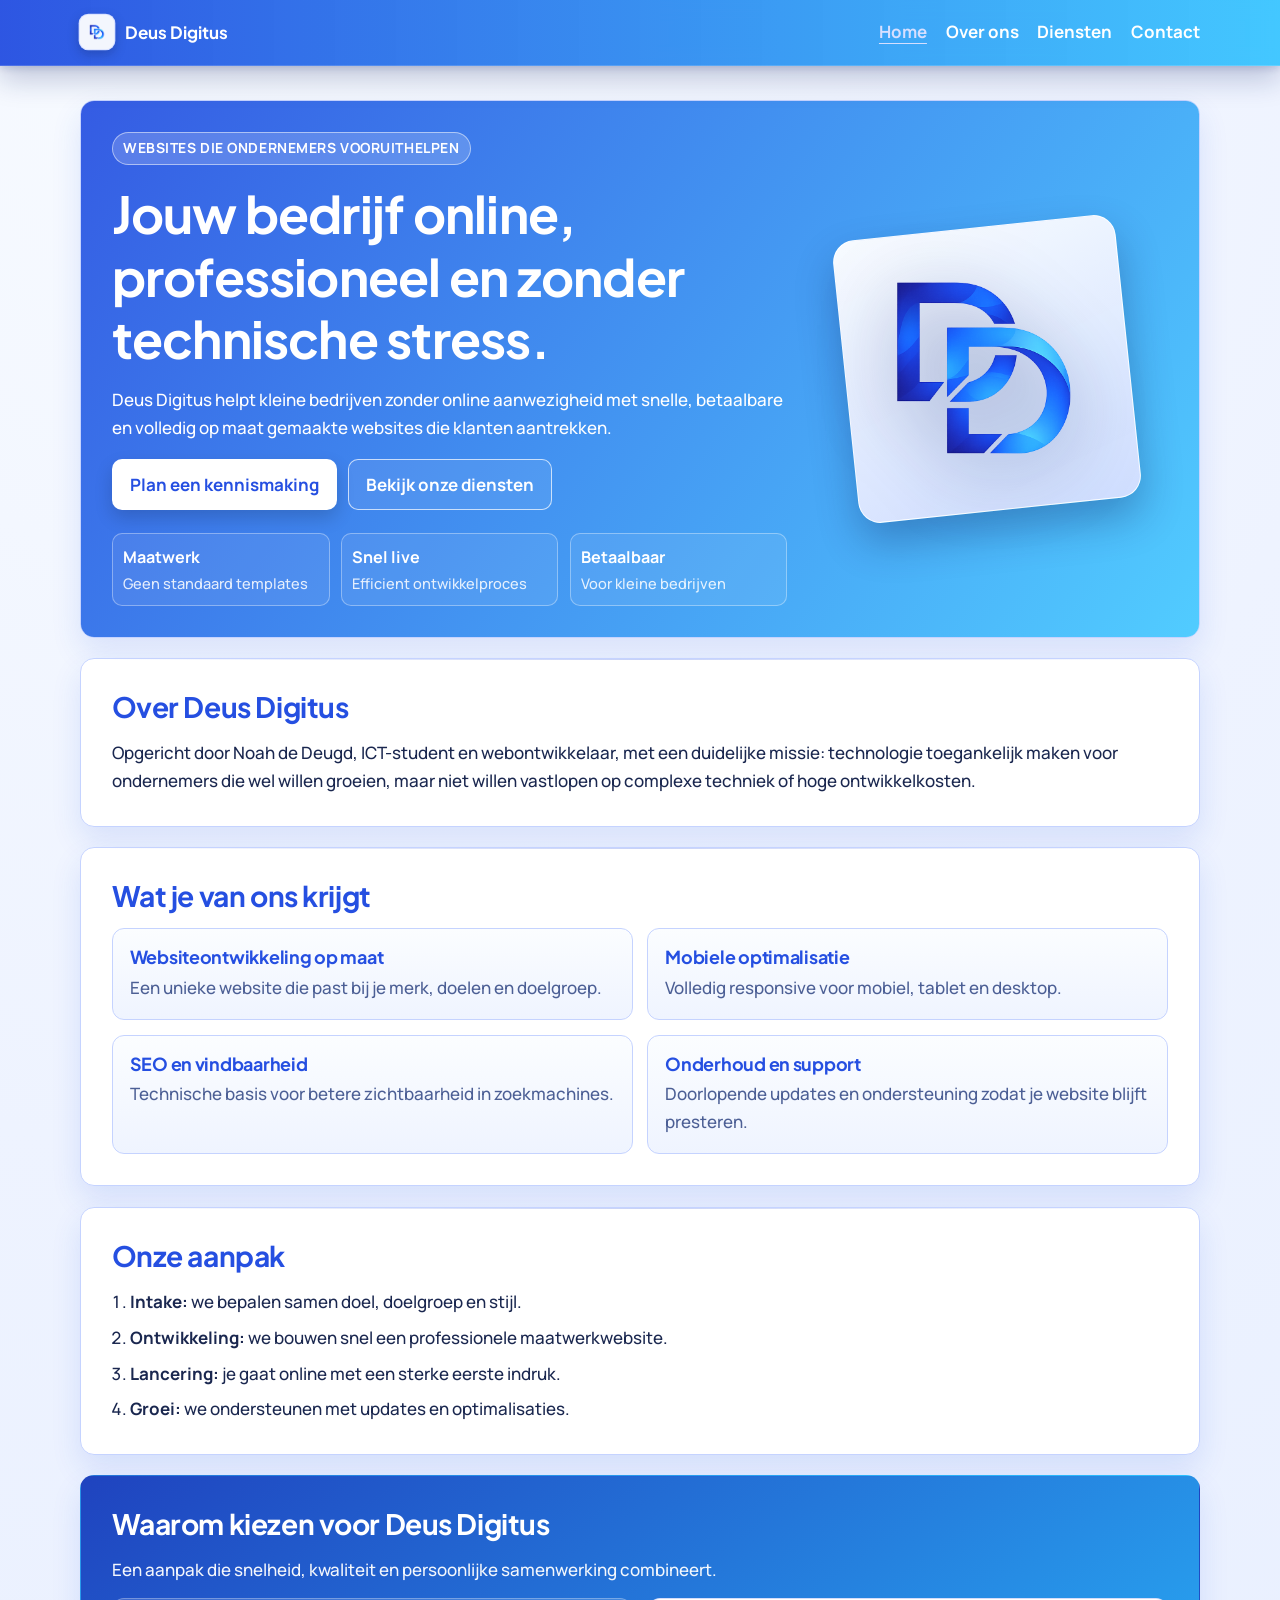
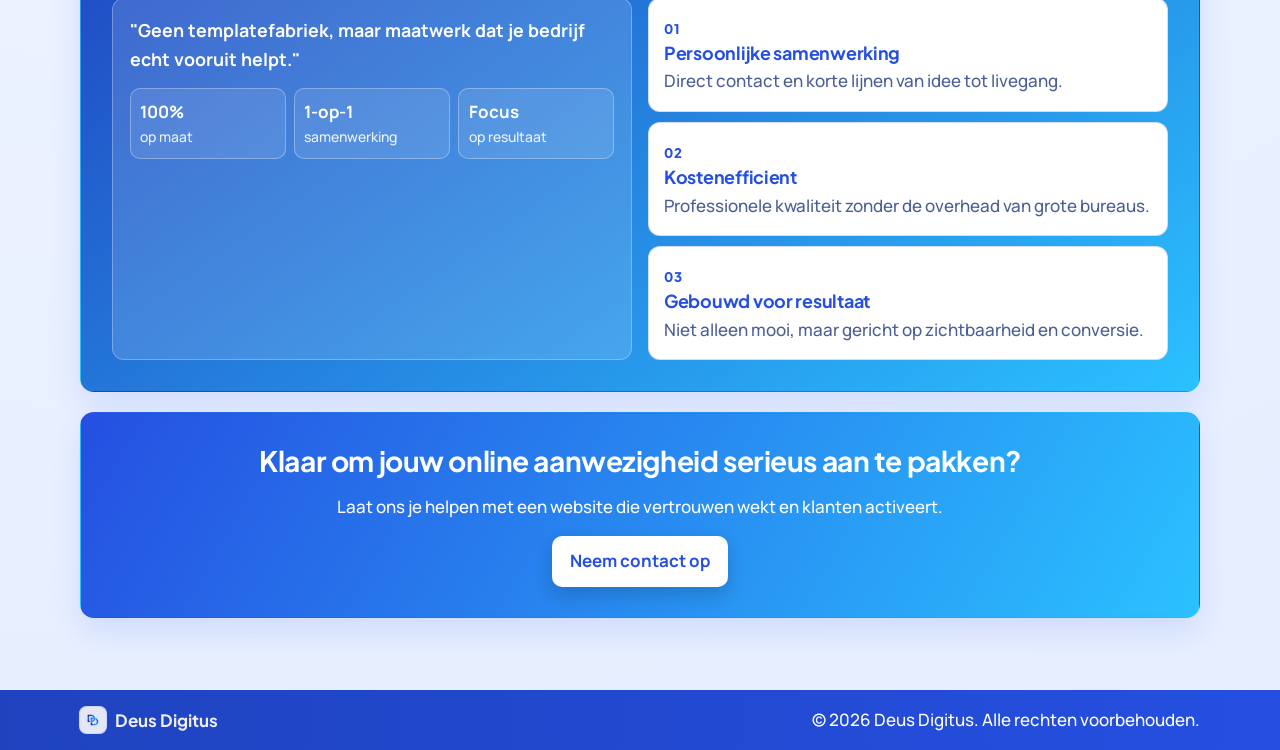
==== index.html @ d188b938 "Polish mobile UX and refine contact page presentation" ====
﻿<!DOCTYPE html>
<html lang="nl">
<head>
    <meta charset="UTF-8">
    <meta http-equiv="X-UA-Compatible" content="IE=edge">
    <meta name="viewport" content="width=device-width, initial-scale=1.0">
    <meta name="description" content="Deus Digitus bouwt op maat gemaakte websites voor kleine bedrijven die professioneel online zichtbaar willen worden.">
    <meta name="robots" content="index, follow">
    <title>Deus Digitus | Websites op maat voor kleine bedrijven</title>
    <link rel="stylesheet" href="styles.css?v=20260308-7">
</head>
<body>
    <header>
        <div class="container">
            <a class="brand" href="index.html" aria-label="Deus Digitus home">
                <img src="assets/logo.png" alt="Deus Digitus logo">
                <span>Deus Digitus</span>
            </a>
            <nav aria-label="Hoofdmenu">
                <ul>
                    <li><a href="index.html">Home</a></li>
                    <li><a href="pages/about.html">Over ons</a></li>
                    <li><a href="pages/services.html">Diensten</a></li>
                    <li><a href="pages/contact.html">Contact</a></li>
                </ul>
            </nav>
        </div>
    </header>

    <main>
        <section class="hero" id="top">
            <div class="hero-bg" aria-hidden="true"></div>
            <div class="hero-content">
                <p class="eyebrow">Websites die ondernemers vooruithelpen</p>
                <h1>Jouw bedrijf online, professioneel en zonder technische stress.</h1>
                <p class="hero-intro">
                    Deus Digitus helpt kleine bedrijven zonder online aanwezigheid met snelle,
                    betaalbare en volledig op maat gemaakte websites die klanten aantrekken.
                </p>
                <div class="hero-cta">
                    <a class="btn btn-primary" href="pages/contact.html">Plan een kennismaking</a>
                    <a class="btn btn-secondary" href="#diensten">Bekijk onze diensten</a>
                </div>
                <ul class="hero-metrics" aria-label="Kernpunten">
                    <li><strong>Maatwerk</strong><span>Geen standaard templates</span></li>
                    <li><strong>Snel live</strong><span>Efficient ontwikkelproces</span></li>
                    <li><strong>Betaalbaar</strong><span>Voor kleine bedrijven</span></li>
                </ul>
            </div>
            <div class="hero-visual" aria-hidden="true">
                <img src="assets/logo-alt.png" alt="">
            </div>
        </section>

        <section class="intro" id="intro">
            <h2>Over Deus Digitus</h2>
            <p>
                Opgericht door Noah de Deugd, ICT-student en webontwikkelaar, met een duidelijke missie:
                technologie toegankelijk maken voor ondernemers die wel willen groeien, maar niet willen
                vastlopen op complexe techniek of hoge ontwikkelkosten.
            </p>
        </section>

        <section class="features" id="diensten">
            <h2>Wat je van ons krijgt</h2>
            <div class="cards">
                <article class="card">
                    <h3>Websiteontwikkeling op maat</h3>
                    <p>Een unieke website die past bij je merk, doelen en doelgroep.</p>
                </article>
                <article class="card">
                    <h3>Mobiele optimalisatie</h3>
                    <p>Volledig responsive voor mobiel, tablet en desktop.</p>
                </article>
                <article class="card">
                    <h3>SEO en vindbaarheid</h3>
                    <p>Technische basis voor betere zichtbaarheid in zoekmachines.</p>
                </article>
                <article class="card">
                    <h3>Onderhoud en support</h3>
                    <p>Doorlopende updates en ondersteuning zodat je website blijft presteren.</p>
                </article>
            </div>
        </section>

        <section class="process">
            <h2>Onze aanpak</h2>
            <ol>
                <li><strong>Intake:</strong> we bepalen samen doel, doelgroep en stijl.</li>
                <li><strong>Ontwikkeling:</strong> we bouwen snel een professionele maatwerkwebsite.</li>
                <li><strong>Lancering:</strong> je gaat online met een sterke eerste indruk.</li>
                <li><strong>Groei:</strong> we ondersteunen met updates en optimalisaties.</li>
            </ol>
        </section>

        <section class="proof" aria-label="Waardepropositie">
            <div class="proof-head">
                <h2>Waarom kiezen voor Deus Digitus</h2>
                <p>Een aanpak die snelheid, kwaliteit en persoonlijke samenwerking combineert.</p>
            </div>
            <div class="proof-layout">
                <article class="proof-highlight">
                    <p class="proof-quote">"Geen templatefabriek, maar maatwerk dat je bedrijf echt vooruit helpt."</p>
                    <ul class="proof-signals">
                        <li><strong>100%</strong><span>op maat</span></li>
                        <li><strong>1-op-1</strong><span>samenwerking</span></li>
                        <li><strong>Focus</strong><span>op resultaat</span></li>
                    </ul>
                </article>
                <div class="proof-pillars">
                    <article class="proof-pillar">
                        <span>01</span>
                        <h3>Persoonlijke samenwerking</h3>
                        <p>Direct contact en korte lijnen van idee tot livegang.</p>
                    </article>
                    <article class="proof-pillar">
                        <span>02</span>
                        <h3>Kostenefficient</h3>
                        <p>Professionele kwaliteit zonder de overhead van grote bureaus.</p>
                    </article>
                    <article class="proof-pillar">
                        <span>03</span>
                        <h3>Gebouwd voor resultaat</h3>
                        <p>Niet alleen mooi, maar gericht op zichtbaarheid en conversie.</p>
                    </article>
                </div>
            </div>
        </section>

        <section class="cta-panel">
            <h2>Klaar om jouw online aanwezigheid serieus aan te pakken?</h2>
            <p>Laat ons je helpen met een website die vertrouwen wekt en klanten activeert.</p>
            <a class="btn btn-primary" href="pages/contact.html">Neem contact op</a>
        </section>
    </main>

    <footer>
        <div class="container">
            <a class="footer-brand" href="index.html" aria-label="Deus Digitus home">
                <img src="assets/logo.png" alt="Deus Digitus logo">
                <span>Deus Digitus</span>
            </a>
            <p>&copy; 2026 Deus Digitus. Alle rechten voorbehouden.</p>
        </div>
    </footer>

    <script src="scripts.js?v=20260308-2"></script>
</body>
</html>
---- styles.css ----
@import url("https://fonts.googleapis.com/css2?family=Manrope:wght@400;500;600;700;800&family=Plus+Jakarta+Sans:wght@600;700;800&display=swap");

:root {
    --color-primary: #254fe1;
    --color-primary-dark: #1f43bf;
    --color-secondary: #2bc1ff;
    --color-accent: #ffffff;
    --color-extra: #d6dfff;
    --color-bg: #eef3ff;
    --color-surface: #ffffff;
    --color-text: #1a274f;
    --color-text-muted: #4c5f95;
    --color-border: #c5d3ff;
    --container-width: 1120px;
    --radius: 14px;
    --shadow: 0 14px 30px rgba(37, 79, 225, 0.12);
    --font-body: "Manrope", "Trebuchet MS", sans-serif;
    --font-heading: "Plus Jakarta Sans", "Gill Sans", sans-serif;
}

*,
*::before,
*::after {
    box-sizing: border-box;
}

html {
    font-size: 16px;
    scroll-behavior: smooth;
}

body {
    margin: 0;
    font-family: var(--font-body);
    font-size: 1rem;
    font-weight: 500;
    line-height: 1.65;
    color: var(--color-text);
    background: radial-gradient(circle at 20% 0%, #f8fbff 0%, var(--color-bg) 45%, #e6eeff 100%);
}

h1,
h2,
h3,
p {
    margin: 0;
}

p,
li,
label,
input,
select,
textarea,
button {
    font-size: 1rem;
}

h1,
h2,
h3 {
    font-family: var(--font-heading);
    line-height: 1.22;
    letter-spacing: -0.015em;
    color: var(--color-primary);
}

h1 {
    font-size: clamp(1.8rem, 4vw, 3rem);
}

h2 {
    font-size: clamp(1.35rem, 2.2vw, 2rem);
    margin-bottom: 0.9rem;
}

h3 {
    font-size: clamp(1.05rem, 1.4vw, 1.25rem);
}

a {
    color: var(--color-primary);
    text-decoration: none;
    transition: color 0.2s ease;
}

a:hover {
    color: var(--color-secondary);
}

.container,
main {
    width: min(100% - 2rem, var(--container-width));
    margin-inline: auto;
}

header {
    position: sticky;
    top: 0;
    z-index: 10;
    border-bottom: 1px solid rgba(255, 255, 255, 0.16);
    background: linear-gradient(90deg, rgba(37, 79, 225, 0.96), rgba(43, 193, 255, 0.88));
    backdrop-filter: blur(8px);
    box-shadow: 0 14px 28px rgba(15, 34, 99, 0.22), 0 2px 8px rgba(15, 34, 99, 0.16);
}

header .container,
nav {
    display: flex;
    align-items: center;
    justify-content: space-between;
    gap: 1.25rem;
}

header .container {
    padding: 0.9rem 0;
}

.brand {
    display: inline-flex;
    align-items: center;
    gap: 0.65rem;
    color: var(--color-accent);
    font-family: var(--font-heading);
    font-weight: 700;
}

.brand img {
    width: 34px;
    height: 34px;
    object-fit: cover;
    background: rgba(255, 255, 255, 0.95);
    border: 1px solid rgba(214, 223, 255, 0.9);
    border-radius: 9px;
    padding: 4px;
    box-shadow: 0 4px 10px rgba(17, 31, 83, 0.28);
    transform: scale(1.08);
}

nav ul {
    list-style: none;
    display: flex;
    gap: 1.1rem;
    margin: 0;
    padding: 0;
}

nav a {
    color: var(--color-accent);
    font-weight: 700;
}

nav a:hover,
nav a.is-active {
    color: var(--color-extra);
}

nav a.is-active {
    text-decoration: underline;
    text-underline-offset: 0.28em;
}

.menu-toggle {
    display: none;
    border: 1px solid rgba(255, 255, 255, 0.55);
    background: rgba(255, 255, 255, 0.16);
    color: var(--color-accent);
    border-radius: 8px;
    padding: 0.48rem 0.82rem;
    font: 700 0.95rem/1 var(--font-body);
    cursor: pointer;
}

main {
    padding: 1.6rem 0 2.4rem;
    display: grid;
    gap: 1.2rem;
}

section {
    position: relative;
    overflow: hidden;
    background: var(--color-surface);
    border: 1px solid var(--color-border);
    border-radius: var(--radius);
    box-shadow: var(--shadow);
    padding: 1.8rem;
}

main > section + section::before {
    content: "";
    position: absolute;
    top: 0;
    left: 1.2rem;
    right: 1.2rem;
    height: 1px;
    background: linear-gradient(90deg, rgba(37, 79, 225, 0), rgba(37, 79, 225, 0.26), rgba(43, 193, 255, 0));
}

.hero {
    position: relative;
    overflow: hidden;
    display: grid;
    grid-template-columns: 1.3fr 0.7fr;
    align-items: stretch;
    gap: 1rem;
    min-height: 450px;
    isolation: isolate;
}

.hero-bg {
    position: absolute;
    inset: 0;
    z-index: -1;
    background:
        linear-gradient(125deg, rgba(37, 79, 225, 0.93), rgba(43, 193, 255, 0.82)),
        radial-gradient(circle at 82% 24%, rgba(255, 255, 255, 0.5), transparent 60%);
}

.hero-content {
    display: flex;
    flex-direction: column;
    justify-content: center;
    gap: 1rem;
    color: var(--color-accent);
}

.eyebrow {
    display: inline-flex;
    width: fit-content;
    background: rgba(255, 255, 255, 0.18);
    border: 1px solid rgba(255, 255, 255, 0.5);
    color: var(--color-accent);
    padding: 0.26rem 0.62rem;
    border-radius: 999px;
    font-size: 0.82rem;
    font-weight: 700;
    letter-spacing: 0.04em;
    text-transform: uppercase;
}

.hero h1,
.hero p {
    color: var(--color-accent);
}

.hero-intro {
    max-width: 62ch;
    color: rgba(255, 255, 255, 0.94);
}

.hero-cta {
    display: flex;
    flex-wrap: wrap;
    gap: 0.7rem;
}

.btn {
    display: inline-flex;
    align-items: center;
    justify-content: center;
    border-radius: 10px;
    border: 1px solid transparent;
    font-weight: 700;
    padding: 0.62rem 1rem;
    cursor: pointer;
    transition: transform 0.2s ease, box-shadow 0.2s ease, background 0.2s ease, color 0.2s ease;
}

.btn:hover {
    transform: translateY(-1px);
}

.btn-primary {
    background: var(--color-accent);
    color: var(--color-primary);
    box-shadow: 0 8px 18px rgba(0, 0, 0, 0.16);
}

.btn-primary:hover {
    color: var(--color-primary);
    background: #f7faff;
}

.btn-secondary,
.btn-ghost {
    border-color: rgba(255, 255, 255, 0.7);
    background: rgba(255, 255, 255, 0.08);
    color: var(--color-accent);
}

.btn-secondary:hover,
.btn-ghost:hover {
    color: var(--color-accent);
    background: rgba(255, 255, 255, 0.2);
}

.hero-metrics {
    list-style: none;
    display: grid;
    grid-template-columns: repeat(3, minmax(0, 1fr));
    gap: 0.65rem;
    padding: 0;
    margin: 0.35rem 0 0;
}

.hero-metrics li {
    border: 1px solid rgba(255, 255, 255, 0.35);
    border-radius: 10px;
    padding: 0.6rem;
    background: rgba(255, 255, 255, 0.08);
}

.hero-metrics strong {
    display: block;
    color: var(--color-accent);
    font-size: 0.95rem;
}

.hero-metrics span {
    display: block;
    color: rgba(255, 255, 255, 0.85);
    font-size: 0.86rem;
}

.hero-visual {
    position: relative;
    display: grid;
    place-items: center;
}

.hero-visual::before {
    content: "";
    width: min(78%, 290px);
    aspect-ratio: 1 / 1;
    border-radius: 22px;
    background: linear-gradient(160deg, rgba(255, 255, 255, 0.96), rgba(214, 223, 255, 0.95));
    border: 1px solid rgba(255, 255, 255, 0.85);
    box-shadow: 0 20px 40px rgba(14, 30, 89, 0.3);
    transform: rotate(-6deg);
}

.hero-visual img {
    position: absolute;
    width: min(100%, 320px);
    max-height: 320px;
    object-fit: contain;
    filter: drop-shadow(0 18px 36px rgba(15, 34, 99, 0.34));
    animation: floatLogo 4.8s ease-in-out infinite;
}

.cards {
    display: grid;
    grid-template-columns: repeat(2, minmax(0, 1fr));
    gap: 0.85rem;
}

.card {
    background: linear-gradient(180deg, #fbfdff 0%, #eff4ff 100%);
    border: 1px solid var(--color-border);
    border-radius: 12px;
    padding: 1rem;
}

.card p {
    color: var(--color-text-muted);
    margin-top: 0.35rem;
}

.process ol {
    margin: 0;
    padding-left: 1.1rem;
    display: grid;
    gap: 0.45rem;
}

.proof {
    background: linear-gradient(145deg, #1f43bf 0%, #2bc1ff 100%);
    border-color: transparent;
}

.proof-head h2,
.proof-head p {
    color: var(--color-accent);
}

.proof-head p {
    opacity: 0.95;
    margin-bottom: 0.8rem;
}

.proof-layout {
    display: grid;
    grid-template-columns: 1fr 1fr;
    gap: 0.9rem;
}

.proof-highlight {
    background: rgba(255, 255, 255, 0.14);
    border: 1px solid rgba(255, 255, 255, 0.28);
    border-radius: 12px;
    padding: 1rem;
}

.proof-quote {
    color: var(--color-accent);
    font-size: 1.05rem;
    font-weight: 700;
}

.proof-signals {
    list-style: none;
    margin: 0.75rem 0 0;
    padding: 0;
    display: grid;
    grid-template-columns: repeat(3, minmax(0, 1fr));
    gap: 0.5rem;
}

.proof-signals li {
    background: rgba(255, 255, 255, 0.1);
    border: 1px solid rgba(255, 255, 255, 0.3);
    border-radius: 10px;
    padding: 0.55rem;
}

.proof-signals strong,
.proof-signals span {
    color: var(--color-accent);
    display: block;
}

.proof-signals strong {
    font-size: 1rem;
}

.proof-signals span {
    font-size: 0.82rem;
    opacity: 0.9;
}

.proof-pillars {
    display: grid;
    gap: 0.6rem;
}

.proof-pillar {
    background: #ffffff;
    border: 1px solid rgba(37, 79, 225, 0.2);
    border-radius: 12px;
    padding: 0.9rem;
}

.proof-pillar span {
    display: inline-flex;
    margin-bottom: 0.35rem;
    font: 800 0.78rem/1 var(--font-heading);
    letter-spacing: 0.06em;
    color: var(--color-primary);
}

.proof-pillar h3 {
    margin-bottom: 0.2rem;
}

.proof-pillar p {
    color: var(--color-text-muted);
}

.cta-panel {
    background: linear-gradient(120deg, #254fe1 0%, #2bc1ff 100%);
    border-color: transparent;
    text-align: center;
}

.cta-panel h2,
.cta-panel p {
    color: var(--color-accent);
}

.cta-panel p {
    margin-bottom: 0.85rem;
}

/* About page */
.about-hero {
    background: linear-gradient(125deg, #254fe1 0%, #2bc1ff 100%);
    border-color: transparent;
}

.about-hero h1,
.about-hero p,
.about-hero .eyebrow {
    color: var(--color-accent);
}

.about-hero p {
    max-width: 72ch;
}

.about-grid {
    display: grid;
    grid-template-columns: repeat(2, minmax(0, 1fr));
    gap: 0.9rem;
}

.about-card {
    background: linear-gradient(180deg, #fbfdff 0%, #eef4ff 100%);
    border: 1px solid var(--color-border);
    border-radius: 12px;
    padding: 1.1rem;
}

.about-card p {
    color: var(--color-text-muted);
}

.founder {
    display: grid;
    grid-template-columns: 1.3fr 0.7fr;
    gap: 0.9rem;
}

.founder-card,
.founder-notes {
    background: #ffffff;
    border: 1px solid var(--color-border);
    border-radius: 12px;
    padding: 1.1rem;
}

.founder-card p + p {
    margin-top: 0.6rem;
}

.founder-notes h3 {
    margin-bottom: 0.65rem;
}

.founder-notes ul {
    margin: 0;
    padding-left: 1.1rem;
    display: grid;
    gap: 0.45rem;
}

.about-cta {
    text-align: center;
    background: linear-gradient(120deg, #1f43bf 0%, #254fe1 45%, #2bc1ff 100%);
    border-color: transparent;
}

.about-cta h2,
.about-cta p {
    color: var(--color-accent);
}

.about-cta p {
    margin-bottom: 0.85rem;
}

/* Contact page */
.contact-hero {
    background: linear-gradient(125deg, #254fe1 0%, #2bc1ff 100%);
    border-color: transparent;
}

.contact-hero h1,
.contact-hero p,
.contact-hero .eyebrow {
    color: var(--color-accent);
}

.contact-hero-pro {
    display: grid;
    grid-template-columns: 1.15fr 0.85fr;
    gap: 0.9rem;
    align-items: stretch;
}

.contact-hero-copy p {
    max-width: 66ch;
}

.contact-badges {
    list-style: none;
    margin: 0.85rem 0 0;
    padding: 0;
    display: grid;
    grid-template-columns: repeat(3, minmax(0, 1fr));
    gap: 0.55rem;
}

.contact-badges li {
    background: rgba(255, 255, 255, 0.12);
    border: 1px solid rgba(255, 255, 255, 0.34);
    border-radius: 10px;
    padding: 0.58rem;
}

.contact-badges strong,
.contact-badges span {
    display: block;
    color: var(--color-accent);
}

.contact-badges strong {
    font-size: 0.96rem;
}

.contact-badges span {
    font-size: 0.82rem;
    opacity: 0.9;
}

.contact-hero-panel {
    background: rgba(255, 255, 255, 0.15);
    border: 1px solid rgba(255, 255, 255, 0.35);
    border-radius: 12px;
    padding: 1rem;
}

.contact-hero-panel h2 {
    color: var(--color-accent);
    font-size: 1.2rem;
    margin-bottom: 0.45rem;
}

.contact-hero-panel ol {
    margin: 0;
    padding-left: 1.1rem;
    color: var(--color-accent);
    display: grid;
    gap: 0.4rem;
}

.contact-email-wrap {
    margin: 0.85rem 0 0;
    display: grid;
    gap: 0.2rem;
}

.contact-email-wrap span {
    color: rgba(255, 255, 255, 0.88);
    font-size: 0.82rem;
    text-transform: uppercase;
    letter-spacing: 0.05em;
}

.contact-layout {
    display: grid;
    grid-template-columns: 1.3fr 0.7fr;
    gap: 1rem;
}

.contact-panel,
.contact-aside {
    background: #ffffff;
    border: 1px solid var(--color-border);
    border-radius: 12px;
    padding: 1.1rem;
}

.contact-panel-pro {
    background: linear-gradient(180deg, #ffffff 0%, #f8fbff 100%);
}

.form-intro {
    color: var(--color-text-muted);
    margin-bottom: 0.75rem;
}

.contact-form {
    display: grid;
    gap: 0.7rem;
    margin-top: 0.35rem;
}

.contact-form label {
    font-weight: 700;
    color: var(--color-text);
}

.contact-form input,
.contact-form select,
.contact-form textarea {
    width: 100%;
    border: 1px solid #b8c9ff;
    border-radius: 10px;
    padding: 0.62rem 0.72rem;
    font: 500 0.96rem/1.4 var(--font-body);
    color: var(--color-text);
    background: #f9fbff;
}

.contact-form textarea {
    resize: vertical;
    min-height: 130px;
}

.contact-form input:focus,
.contact-form select:focus,
.contact-form textarea:focus {
    outline: none;
    border-color: var(--color-primary);
    box-shadow: 0 0 0 3px rgba(37, 79, 225, 0.15);
}

.checkbox-row {
    display: inline-flex;
    align-items: flex-start;
    gap: 0.55rem;
    font-weight: 600;
    color: var(--color-text-muted);
}

.checkbox-row input {
    width: 18px;
    height: 18px;
    margin-top: 2px;
}

.contact-form .btn {
    width: fit-content;
}

.form-grid {
    display: grid;
    grid-template-columns: repeat(2, minmax(0, 1fr));
    gap: 0.7rem;
}

.form-grid > div {
    display: grid;
    gap: 0.3rem;
}

.contact-aside {
    background: linear-gradient(170deg, #eef4ff 0%, #e0ebff 100%);
}

.contact-email {
    font-size: 1.15rem;
    font-weight: 800;
    color: var(--color-accent);
}

.contact-aside-pro {
    background: linear-gradient(165deg, #1f43bf 0%, #254fe1 50%, #2bc1ff 100%);
    border-color: transparent;
}

.contact-aside-pro h2 {
    color: var(--color-accent);
}

.contact-points {
    margin: 0;
    padding-left: 1.1rem;
    display: grid;
    gap: 0.55rem;
}

.contact-points li {
    color: rgba(255, 255, 255, 0.95);
}

.contact-points strong {
    color: var(--color-accent);
}

/* Services page */
.services-hero {
    background: linear-gradient(125deg, #254fe1 0%, #2bc1ff 100%);
    border-color: transparent;
}

.services-hero h1,
.services-hero p,
.services-hero .eyebrow {
    color: var(--color-accent);
}

.services-hero p {
    max-width: 72ch;
    margin-bottom: 0.85rem;
}

.service-grid {
    display: grid;
    grid-template-columns: repeat(2, minmax(0, 1fr));
    gap: 0.9rem;
}

.service-card {
    background: linear-gradient(180deg, #fbfdff 0%, #eef4ff 100%);
    border: 1px solid var(--color-border);
    border-radius: 12px;
    padding: 1.05rem;
}

.service-card p {
    margin-top: 0.35rem;
    color: var(--color-text-muted);
}

.packages {
    background: linear-gradient(180deg, #ffffff 0%, #f2f7ff 100%);
}

.package-note {
    color: var(--color-text-muted);
    margin-bottom: 0.85rem;
}

.package-grid {
    display: grid;
    grid-template-columns: repeat(2, minmax(0, 1fr));
    gap: 0.9rem;
}

.package-card {
    background: #ffffff;
    border: 1px solid var(--color-border);
    border-radius: 12px;
    padding: 1.1rem;
    display: grid;
    gap: 0.75rem;
    align-content: start;
    transition: transform 0.26s ease, box-shadow 0.26s ease, border-color 0.26s ease, background 0.26s ease;
    cursor: pointer;
}

.package-label {
    font-family: var(--font-heading);
    font-weight: 800;
    color: var(--color-primary);
}

.package-price {
    font-family: var(--font-heading);
    font-size: 1.6rem;
    font-weight: 800;
    color: var(--color-primary);
}

.package-card ul {
    margin: 0;
    padding-left: 1.1rem;
    display: grid;
    gap: 0.45rem;
}

.package-card-featured {
    background: #ffffff;
    border: 1px solid var(--color-border);
}

.package-card-featured .package-label,
.package-card-featured .package-price,
.package-card-featured li {
    color: var(--color-primary);
}

.package-card .btn {
    width: fit-content;
}

.package-card .btn-secondary {
    background: rgba(37, 79, 225, 0.08);
    border-color: rgba(37, 79, 225, 0.45);
    color: var(--color-primary);
}

.package-card .btn-secondary:hover {
    background: rgba(37, 79, 225, 0.16);
    color: var(--color-primary);
}

.package-card:hover,
.package-card:focus-within {
    transform: translateY(-4px) scale(1.015);
    border-color: rgba(43, 193, 255, 0.9);
    box-shadow: 0 18px 32px rgba(37, 79, 225, 0.2);
}

.package-card:hover,
.package-card:focus-within {
    background: linear-gradient(145deg, #1f43bf 0%, #2bc1ff 100%);
}

.package-card:hover .package-label,
.package-card:hover .package-price,
.package-card:hover li,
.package-card:hover p,
.package-card:focus-within .package-label,
.package-card:focus-within .package-price,
.package-card:focus-within li,
.package-card:focus-within p {
    color: var(--color-accent);
}

.package-card:hover .btn-secondary,
.package-card:focus-within .btn-secondary {
    background: rgba(255, 255, 255, 0.14);
    border-color: rgba(255, 255, 255, 0.66);
    color: var(--color-accent);
}

.service-cta {
    text-align: center;
    background: linear-gradient(120deg, #1f43bf 0%, #254fe1 45%, #2bc1ff 100%);
    border-color: transparent;
}

.service-cta h2,
.service-cta p {
    color: var(--color-accent);
}

.service-cta p {
    margin-bottom: 0.85rem;
}

footer {
    margin-top: 1.8rem;
    background: linear-gradient(90deg, var(--color-primary-dark), var(--color-primary));
    color: var(--color-accent);
}

footer .container {
    width: min(100% - 2rem, var(--container-width));
    margin-inline: auto;
    padding: 0.95rem 0;
    display: flex;
    align-items: center;
    justify-content: space-between;
    gap: 0.8rem;
    flex-wrap: wrap;
}

footer p {
    margin: 0;
    color: var(--color-accent);
}

.footer-brand {
    display: inline-flex;
    align-items: center;
    gap: 0.5rem;
    color: var(--color-accent);
    font-family: var(--font-heading);
    font-weight: 700;
    opacity: 0.92;
}

.footer-brand:hover {
    color: var(--color-accent);
    opacity: 1;
}

.footer-brand img {
    width: 26px;
    height: 26px;
    object-fit: cover;
    background: rgba(255, 255, 255, 0.95);
    border: 1px solid rgba(214, 223, 255, 0.9);
    border-radius: 7px;
    padding: 3px;
    transform: scale(1.08);
}

.reveal-on-scroll {
    opacity: 0;
    transform: translateY(18px);
    transition: opacity 0.48s ease, transform 0.48s ease;
    will-change: opacity, transform;
}

.reveal-on-scroll.is-visible {
    opacity: 1;
    transform: translateY(0);
}

.js-slider .js-slide {
    display: none;
}

.js-slider .js-slide.is-active {
    display: block;
}

@keyframes floatLogo {
    0%,
    100% {
        transform: translateY(0);
    }
    50% {
        transform: translateY(-10px);
    }
}

@media (min-width: 1200px) {
    html {
        font-size: 17px;
    }

    main {
        padding-top: 2rem;
    }
}

@media (min-width: 768px) and (max-width: 1199px) {
    .container,
    main {
        width: min(100% - 1.5rem, 940px);
    }

    .hero {
        grid-template-columns: 1fr;
        min-height: auto;
    }

    .hero-visual {
        min-height: 190px;
    }

    .contact-hero-pro,
    .contact-layout {
        grid-template-columns: 1fr;
    }
}

@media (max-width: 767px) {
    html {
        font-size: 15px;
    }

    .container,
    main {
        width: min(100% - 0.9rem, 100%);
    }

    header {
        box-shadow: 0 8px 18px rgba(15, 34, 99, 0.2);
    }

    header .container {
        flex-direction: row;
        align-items: center;
        justify-content: space-between;
        gap: 0.6rem;
        padding: 0.68rem 0;
    }

    .brand {
        gap: 0.5rem;
    }

    .brand span {
        font-size: 0.95rem;
    }

    nav {
        width: 100%;
        display: grid;
        gap: 0.5rem;
    }

    .menu-toggle {
        display: inline-flex;
        align-items: center;
        justify-content: center;
        width: 100%;
        border-radius: 10px;
        padding: 0.6rem 0.8rem;
        background: rgba(255, 255, 255, 0.2);
    }

    nav ul {
        gap: 0.4rem;
        width: 100%;
        padding: 0.42rem;
        border-radius: 10px;
        background: rgba(14, 30, 89, 0.22);
        border: 1px solid rgba(255, 255, 255, 0.18);
    }

    nav a {
        display: block;
        padding: 0.52rem 0.58rem;
        border-radius: 8px;
        line-height: 1.25;
    }

    nav a.is-active {
        background: rgba(255, 255, 255, 0.18);
        text-decoration: none;
    }

    nav ul.menu-collapsed {
        display: none;
    }

    main {
        gap: 0.75rem;
        padding: 0.8rem 0 1.25rem;
    }

    section {
        padding: 0.92rem;
        border-radius: 11px;
    }

    main > section + section::before {
        left: 0.7rem;
        right: 0.7rem;
    }

    .hero {
        grid-template-columns: 1fr;
        min-height: auto;
        gap: 0.75rem;
    }

    .hero-metrics {
        grid-template-columns: 1fr;
    }

    .hero-visual {
        min-height: 150px;
    }

    .hero-visual img {
        width: min(100%, 210px);
    }

    .hero-visual::before {
        width: min(85%, 230px);
        border-radius: 16px;
    }

    .cards {
        grid-template-columns: 1fr;
    }

    .hero-cta,
    .slider-actions {
        width: 100%;
        flex-direction: column;
    }

    .hero-cta .btn,
    .cta-panel .btn,
    .about-cta .btn,
    .service-cta .btn,
    .contact-form .btn,
    .package-card .btn,
    .slider-actions .btn {
        width: 100%;
    }

    .proof-quote {
        font-size: 0.98rem;
    }

    .about-grid,
    .founder,
    .contact-layout {
        grid-template-columns: 1fr;
    }

    .service-grid,
    .package-grid {
        grid-template-columns: 1fr;
    }

    .proof-layout,
    .proof-signals {
        grid-template-columns: 1fr;
    }

    .contact-hero-pro,
    .contact-badges,
    .form-grid {
        grid-template-columns: 1fr;
    }

    .contact-hero-panel,
    .contact-panel,
    .contact-aside,
    .package-card,
    .proof-pillar {
        padding: 0.85rem;
    }

    .contact-form input,
    .contact-form select,
    .contact-form textarea {
        font-size: 16px;
    }

    .package-card:hover,
    .package-card:focus-within {
        transform: none;
    }

    footer .container {
        justify-content: center;
        text-align: center;
        gap: 0.45rem;
        padding: 0.72rem 0;
    }

    footer p {
        font-size: 0.9rem;
    }
}

@media (prefers-reduced-motion: reduce) {
    html {
        scroll-behavior: auto;
    }

    *,
    *::before,
    *::after {
        animation-duration: 0.01ms !important;
        animation-iteration-count: 1 !important;
        transition-duration: 0.01ms !important;
    }

    .reveal-on-scroll {
        opacity: 1;
        transform: none;
    }
}
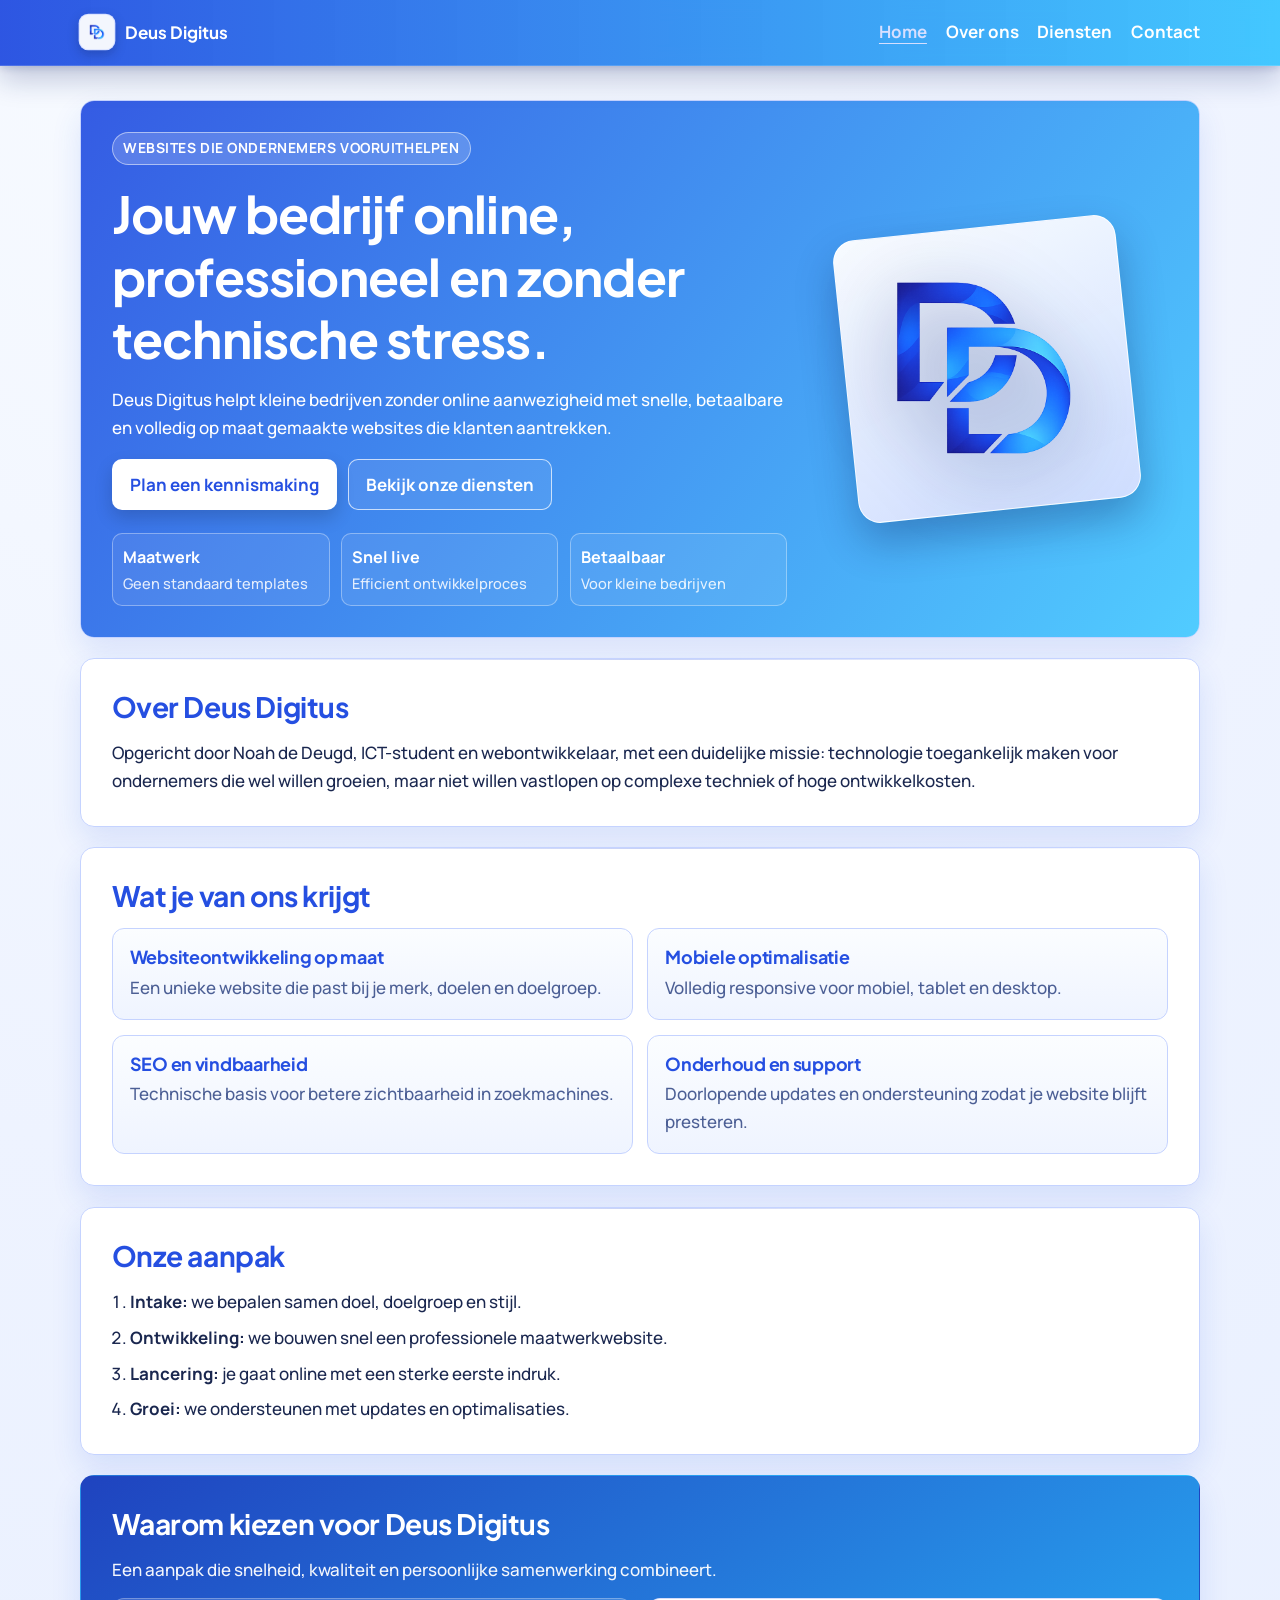
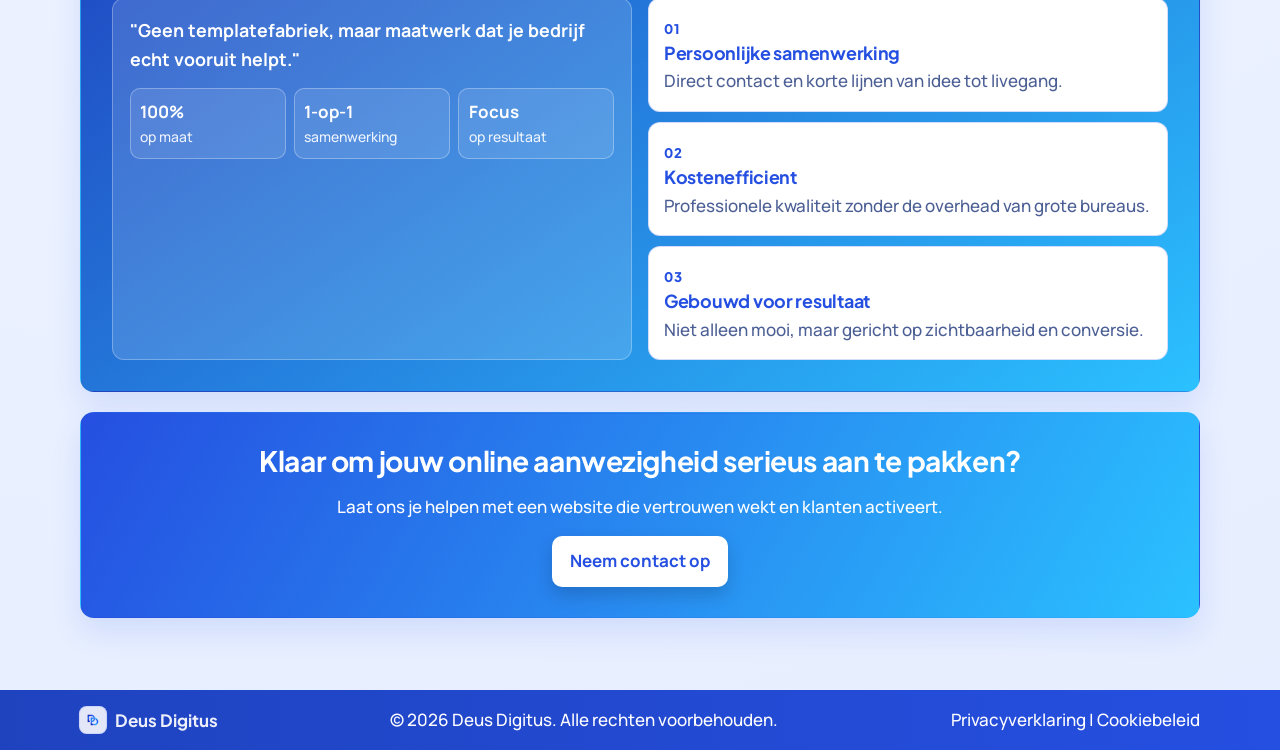
==== commit 773cf29a: "Add favicon and legal pages with sitewide footer links" ====
--- a/index.html
+++ b/index.html
@@ -7,7 +7,8 @@
     <meta name="description" content="Deus Digitus bouwt op maat gemaakte websites voor kleine bedrijven die professioneel online zichtbaar willen worden.">
     <meta name="robots" content="index, follow">
     <title>Deus Digitus | Websites op maat voor kleine bedrijven</title>
-    <link rel="stylesheet" href="styles.css?v=20260308-7">
+    <link rel="icon" type="image/png" href="assets/favicon.png">
+    <link rel="stylesheet" href="styles.css?v=20260308-9">
 </head>
 <body>
     <header>
@@ -141,6 +142,7 @@
                 <span>Deus Digitus</span>
             </a>
             <p>&copy; 2026 Deus Digitus. Alle rechten voorbehouden.</p>
+            <p><a href="pages/privacy.html">Privacyverklaring</a> | <a href="pages/cookies.html">Cookiebeleid</a></p>
         </div>
     </footer>
 
@@ -152,3 +154,7 @@
 
 
 
+
+
+
+
--- a/styles.css
+++ b/styles.css
@@ -944,6 +944,14 @@
     color: var(--color-accent);
 }
 
+footer a {
+    color: var(--color-accent);
+}
+
+footer a:hover {
+    color: var(--color-extra);
+}
+
 .footer-brand {
     display: inline-flex;
     align-items: center;
@@ -1062,28 +1070,35 @@
     }
 
     nav {
-        width: 100%;
-        display: grid;
-        gap: 0.5rem;
+        width: auto;
+        margin-left: auto;
+        position: relative;
+        display: block;
     }
 
     .menu-toggle {
         display: inline-flex;
         align-items: center;
         justify-content: center;
-        width: 100%;
-        border-radius: 10px;
-        padding: 0.6rem 0.8rem;
-        background: rgba(255, 255, 255, 0.2);
+        min-width: 96px;
+        border-radius: 999px;
+        padding: 0.54rem 0.86rem;
+        background: rgba(255, 255, 255, 0.16);
+        border-color: rgba(255, 255, 255, 0.45);
+        box-shadow: 0 6px 14px rgba(11, 24, 71, 0.2);
     }
 
     nav ul {
+        position: absolute;
+        top: calc(100% + 0.5rem);
+        right: 0;
         gap: 0.4rem;
-        width: 100%;
+        min-width: 220px;
         padding: 0.42rem;
         border-radius: 10px;
-        background: rgba(14, 30, 89, 0.22);
-        border: 1px solid rgba(255, 255, 255, 0.18);
+        background: rgba(255, 255, 255, 0.98);
+        border: 1px solid rgba(37, 79, 225, 0.2);
+        box-shadow: 0 16px 28px rgba(15, 34, 99, 0.2);
     }
 
     nav a {
@@ -1091,11 +1106,18 @@
         padding: 0.52rem 0.58rem;
         border-radius: 8px;
         line-height: 1.25;
+        color: var(--color-primary-dark);
     }
 
     nav a.is-active {
-        background: rgba(255, 255, 255, 0.18);
+        background: rgba(37, 79, 225, 0.12);
+        color: var(--color-primary-dark);
         text-decoration: none;
+    }
+
+    nav a:hover {
+        color: var(--color-primary-dark);
+        background: rgba(43, 193, 255, 0.15);
     }
 
     nav ul.menu-collapsed {
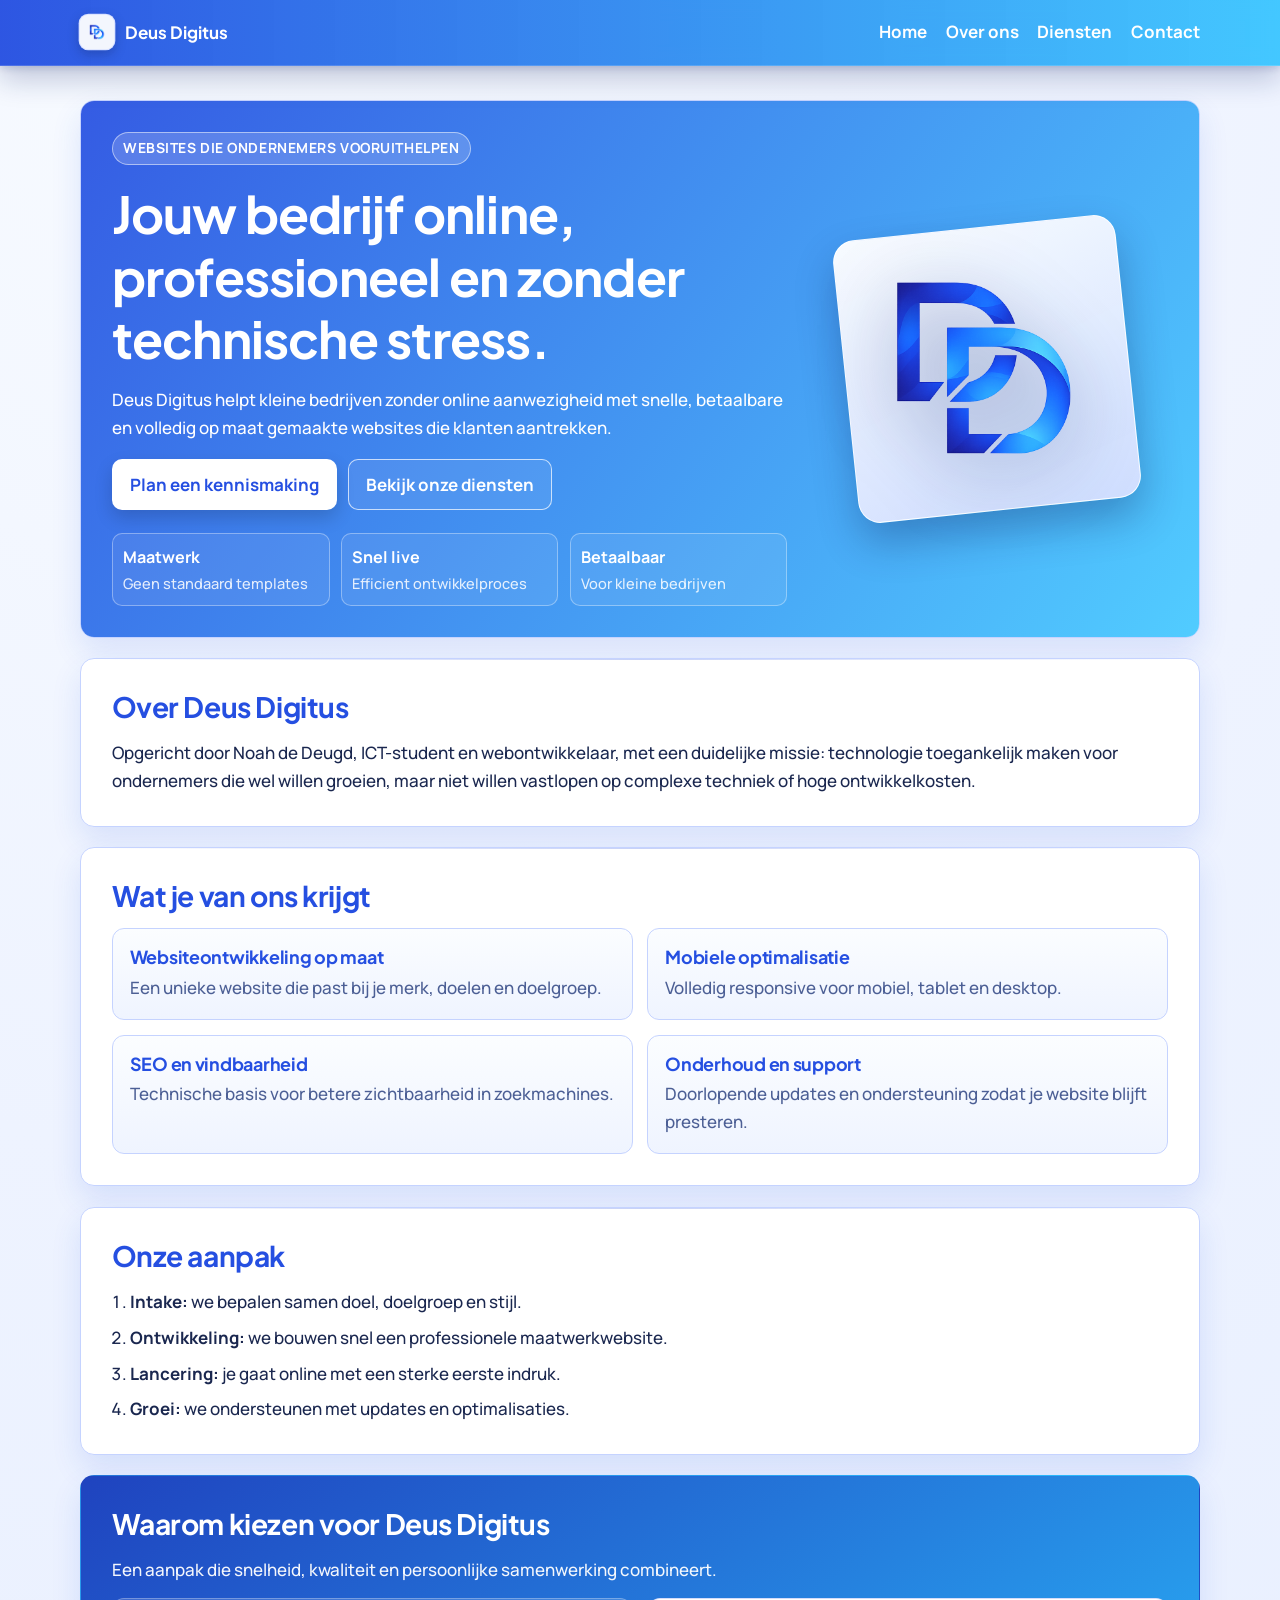
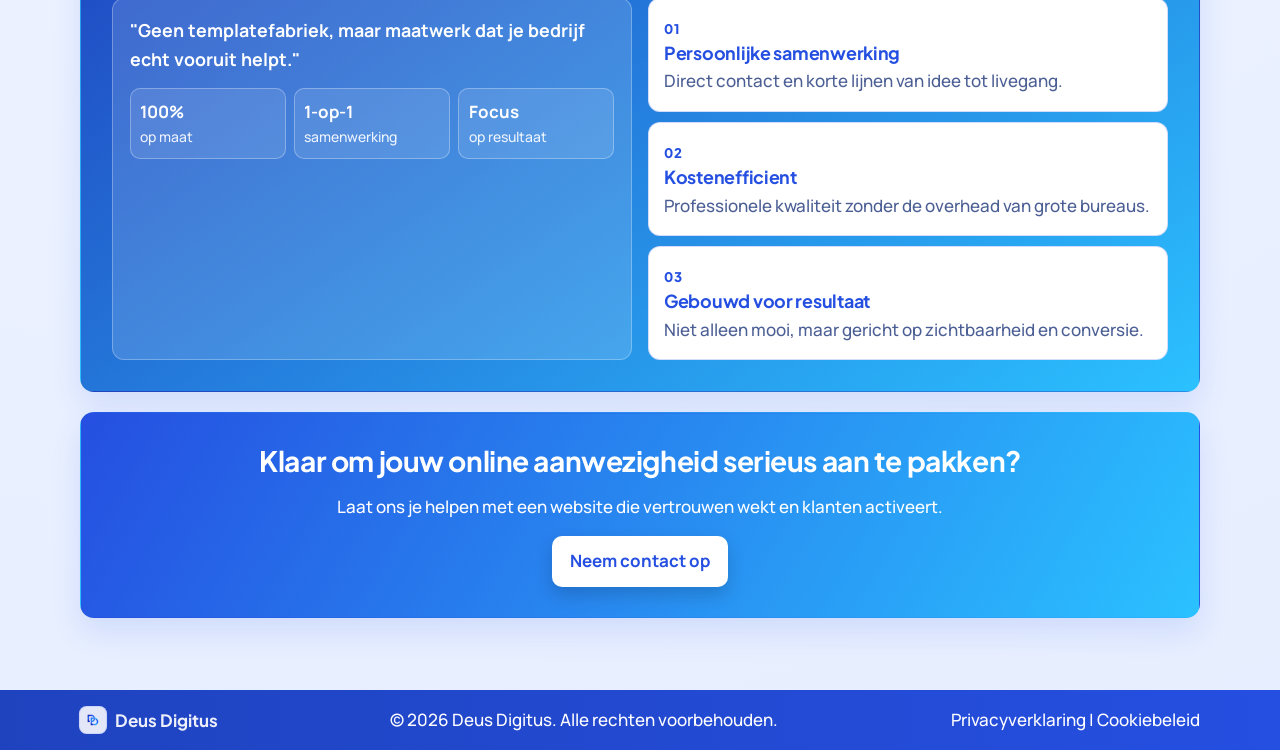
==== commit b0e94865: "Enable clean URLs and update internal links for Strato" ====
--- a/index.html
+++ b/index.html
@@ -6,23 +6,38 @@
     <meta name="viewport" content="width=device-width, initial-scale=1.0">
     <meta name="description" content="Deus Digitus bouwt op maat gemaakte websites voor kleine bedrijven die professioneel online zichtbaar willen worden.">
     <meta name="robots" content="index, follow">
+    <meta property="og:type" content="website">
+    <meta property="og:locale" content="nl_NL">
+    <meta property="og:site_name" content="Deus Digitus">
+    <meta property="og:title" content="Deus Digitus | Websites op maat voor kleine bedrijven">
+    <meta property="og:description" content="Deus Digitus bouwt op maat gemaakte websites voor kleine bedrijven die professioneel online zichtbaar willen worden.">
+    <meta property="og:url" content="https://deusdigitus.nl/">
+    <meta property="og:image" content="https://deusdigitus.nl/assets/logo.png">
+    <meta name="twitter:card" content="summary_large_image">
+    <meta name="twitter:title" content="Deus Digitus | Websites op maat voor kleine bedrijven">
+    <meta name="twitter:description" content="Deus Digitus bouwt op maat gemaakte websites voor kleine bedrijven die professioneel online zichtbaar willen worden.">
+    <meta name="twitter:image" content="https://deusdigitus.nl/assets/logo.png">
     <title>Deus Digitus | Websites op maat voor kleine bedrijven</title>
     <link rel="icon" type="image/png" href="assets/favicon.png">
-    <link rel="stylesheet" href="styles.css?v=20260308-9">
+    <link rel="icon" type="image/png" sizes="32x32" href="assets/favicon-32x32.png">
+    <link rel="icon" type="image/png" sizes="16x16" href="assets/favicon-16x16.png">
+    <link rel="apple-touch-icon" sizes="180x180" href="assets/apple-touch-icon.png">
+    <link rel="manifest" href="site.webmanifest">
+    <link rel="stylesheet" href="styles.css?v=20260308-10">
 </head>
 <body>
     <header>
         <div class="container">
-            <a class="brand" href="index.html" aria-label="Deus Digitus home">
+            <a class="brand" href="/" aria-label="Deus Digitus home">
                 <img src="assets/logo.png" alt="Deus Digitus logo">
                 <span>Deus Digitus</span>
             </a>
             <nav aria-label="Hoofdmenu">
                 <ul>
-                    <li><a href="index.html">Home</a></li>
-                    <li><a href="pages/about.html">Over ons</a></li>
-                    <li><a href="pages/services.html">Diensten</a></li>
-                    <li><a href="pages/contact.html">Contact</a></li>
+                    <li><a href="/">Home</a></li>
+                    <li><a href="/over-ons">Over ons</a></li>
+                    <li><a href="/diensten">Diensten</a></li>
+                    <li><a href="/contact">Contact</a></li>
                 </ul>
             </nav>
         </div>
@@ -39,7 +54,7 @@
                     betaalbare en volledig op maat gemaakte websites die klanten aantrekken.
                 </p>
                 <div class="hero-cta">
-                    <a class="btn btn-primary" href="pages/contact.html">Plan een kennismaking</a>
+                    <a class="btn btn-primary" href="/contact">Plan een kennismaking</a>
                     <a class="btn btn-secondary" href="#diensten">Bekijk onze diensten</a>
                 </div>
                 <ul class="hero-metrics" aria-label="Kernpunten">
@@ -131,22 +146,22 @@
         <section class="cta-panel">
             <h2>Klaar om jouw online aanwezigheid serieus aan te pakken?</h2>
             <p>Laat ons je helpen met een website die vertrouwen wekt en klanten activeert.</p>
-            <a class="btn btn-primary" href="pages/contact.html">Neem contact op</a>
+            <a class="btn btn-primary" href="/contact">Neem contact op</a>
         </section>
     </main>
 
     <footer>
         <div class="container">
-            <a class="footer-brand" href="index.html" aria-label="Deus Digitus home">
+            <a class="footer-brand" href="/" aria-label="Deus Digitus home">
                 <img src="assets/logo.png" alt="Deus Digitus logo">
                 <span>Deus Digitus</span>
             </a>
             <p>&copy; 2026 Deus Digitus. Alle rechten voorbehouden.</p>
-            <p><a href="pages/privacy.html">Privacyverklaring</a> | <a href="pages/cookies.html">Cookiebeleid</a></p>
+            <p><a href="/privacy">Privacyverklaring</a> | <a href="/cookiebeleid">Cookiebeleid</a></p>
         </div>
     </footer>
 
-    <script src="scripts.js?v=20260308-2"></script>
+    <script src="scripts.js?v=20260308-3"></script>
 </body>
 </html>
 
@@ -158,3 +173,6 @@
 
 
 
+
+
+
--- a/styles.css
+++ b/styles.css
@@ -88,6 +88,15 @@
     color: var(--color-secondary);
 }
 
+a:focus-visible,
+button:focus-visible,
+input:focus-visible,
+select:focus-visible,
+textarea:focus-visible {
+    outline: 3px solid var(--color-secondary);
+    outline-offset: 2px;
+}
+
 .container,
 main {
     width: min(100% - 2rem, var(--container-width));
@@ -722,6 +731,18 @@
 
 .contact-form .btn {
     width: fit-content;
+}
+
+.contact-form .btn:disabled {
+    opacity: 0.72;
+    cursor: not-allowed;
+}
+
+.form-status {
+    min-height: 1.2em;
+    margin-top: 0.2rem;
+    color: var(--color-primary-dark);
+    font-weight: 600;
 }
 
 .form-grid {
